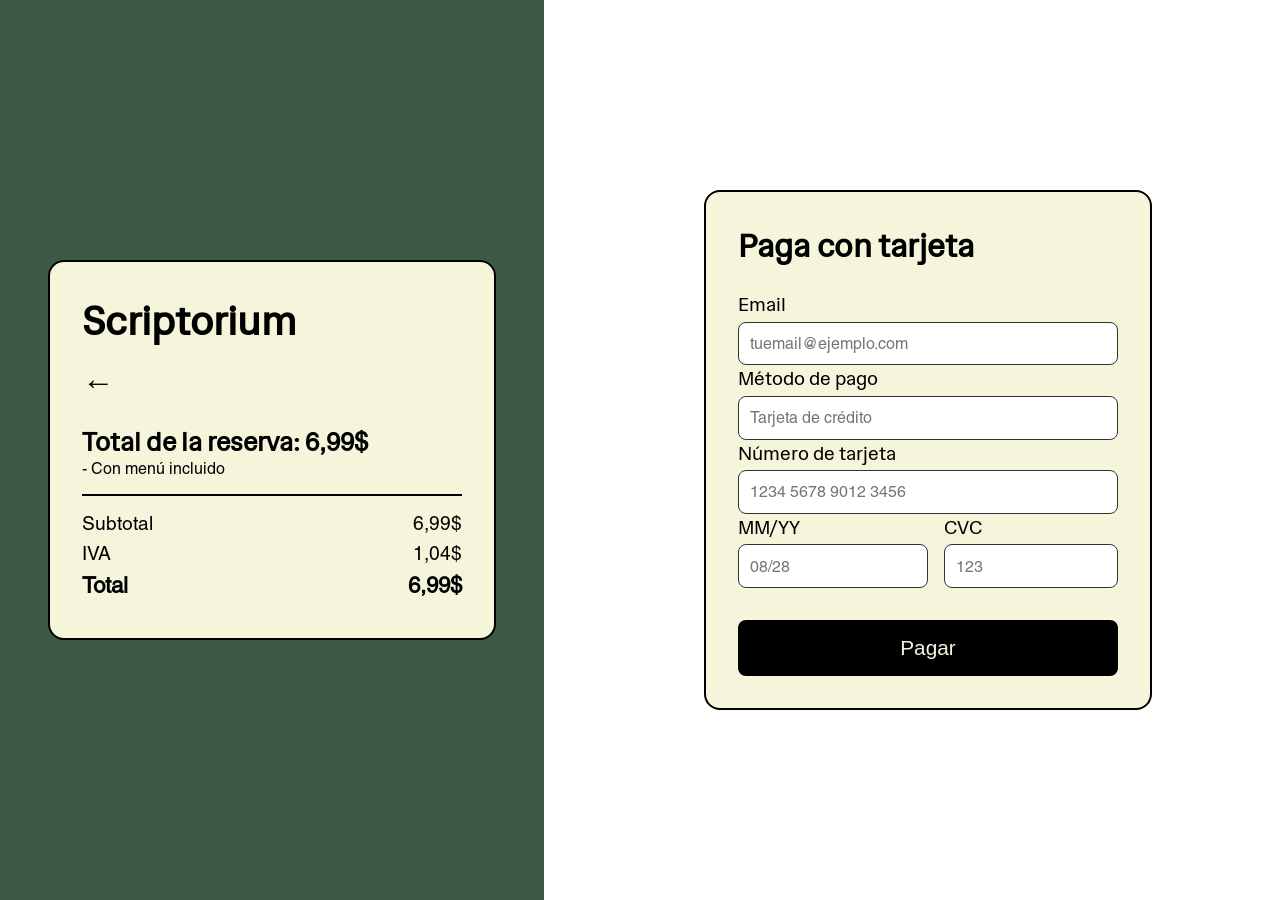
==== eventos.html @ 88119480 "Add files via upload" ====
<!DOCTYPE html>
<html lang="en">
<head>
    <meta charset="UTF-8">
    <meta name="viewport" content="width=device-width, initial-scale=1.0">
    <link rel="stylesheet" href="../css/event.css">
    <title>Eventos</title>
</head>
<body>
<article id="pago-container">
    

   
    <div id="resumen">
        <h1>Scriptorium</h1>

        <a id="volver" href="../index/index.html">←</a>

        <h2>Total de la reserva: <span>6,99$</span></h2>
        <p>- Con menú incluido</p>

        <div class="linea"></div>

        <div class="fila">
            <span>Subtotal</span>
            <span>6,99$</span>
        </div>

        <div class="fila">
            <span>IVA</span>
            <span>1,04$</span>
        </div>

        <div class="fila total">
            <span>Total</span>
            <span>6,99$</span>
        </div>
    </div>
</article>   
<article id="pag-container">
    
    <div id="pago">
        <h2>Paga con tarjeta</h2>

        <label>Email</label>
        <input type="email" placeholder="tuemail@ejemplo.com">

        <label>Método de pago</label>
        <input type="text" placeholder="Tarjeta de crédito">

        <label>Número de tarjeta</label>
        <input type="text" placeholder="1234 5678 9012 3456">

        <div id="fila-doble">
            <div>
                <label>MM/YY</label>
                <input type="text" placeholder="08/28">
            </div>

            <div>
                <label>CVC</label>
                <input type="text" placeholder="123">
            </div>
        </div>

        <button id="btn-pagar">Pagar</button>
    </div>
</article> 

</body>
</html>
---- css/event.css ----
*{
    padding: 0;
    margin: 0;
    box-sizing: border-box;
}
@font-face {
    font-family: "Titulos";
    src: url(../Fonts/HedvigLettersSans-Regular.ttf);
}
@font-face {
    font-family: "Textos";
    src: url(../Fonts/Helvetica\ LT\ Pro\ Roman.ttf);
}
body{
    display: flex;
}
h1{
    font-family: "Titulos";
}
p{
    font-family: "Textos";
}
h2{
font-family: "Titulos";
}
span{
font-family: "Textos";
}
label{
    font-family: "Titulos";
}
input{
    font-family: "Textos";
}
a{
    text-decoration: none;
    color: black;
}
#pago-container{
    display: flex;
    justify-content: center;
    align-items: center;
   
    gap: 4rem;
    padding: 3rem;
    background-color: #3c5a45;
    min-height: 100vh;
    
}
#pag-container{
    display: flex;
    justify-content: center;
    align-items: center;
    margin-left: 10rem;
}

#resumen{
    background-color: beige;
    padding: 2rem;
    width: 28rem;
    border-radius: 1rem;
    border: 2px solid black;
}

#resumen h1{
    font-size: 2.5rem;
    margin-bottom: 1rem;
}

#volver{
    font-size: 2rem;
    cursor: pointer;
}

#resumen h2{
    margin-top: 1.5rem;
    font-size: 1.6rem;
}

.linea{
    width: 100%;
    height: 2px;
    background-color: black;
    margin: 1rem 0;
}

.fila{
    display: flex;
    justify-content: space-between;
    font-size: 1.2rem;
    margin: .5rem 0;
}

.total{
    font-weight: bold;
    font-size: 1.4rem;
}


#pago{
    background-color: beige;
    padding: 2rem;
    width: 28rem;
    border-radius: 1rem;
    border: 2px solid black;
}

#pago h2{
    font-size: 2rem;
    margin-bottom: 1.5rem;
}

label{
    font-size: 1.2rem;
    margin-top: 1rem;
}

input{
    width: 100%;
    padding: .7rem;
    border-radius: .5rem;
    border: 1px solid #333;
    margin-top: .3rem;
    font-size: 1rem;
}

#fila-doble{
    display: flex;
    gap: 1rem;
}

#btn-pagar{
    margin-top: 2rem;
    width: 100%;
    padding: 1rem;
    background-color: black;
    color: beige;
    border: none;
    border-radius: .5rem;
    font-size: 1.3rem;
    cursor: pointer;
    transition: .3s;
}

#btn-pagar:hover{
    background-color: bisque;
    color: black;
}

@media screen and (min-width: 480px) and (max-width: 600px) {
    
    body {
        flex-direction: column; 
        min-height: 100vh;
        background-color: #3c5a45;
    }

   
    #pago-container {
        width: 100%;
        min-height: auto;
        padding: 2rem 1rem 1rem 1rem; 
        gap: 0;
    }

    #resumen {
        width: 100%; 
        max-width: 100%;
        padding: 1.5rem;
    }

    #resumen h1 {
        font-size: 2.2rem;
        text-align: center;
    }

    
    #pag-container {
        width: 100%;
        margin-left: 0; 
        padding: 1rem 1rem 2rem 1rem;
    }

    #pago {
        width: 100%; 
        max-width: 100%;
        padding: 1.5rem;
    }

    #pago h2 {
        font-size: 1.8rem;
        margin-bottom: 1.5rem;
        text-align: center;
    }

    
    label {
        font-size: 1.2rem;
        margin-top: 0.8rem;
    }

    input {
        width: 100%;
        height: 2.5rem; 
        font-size: 1rem;
        padding: 0 0.8rem;
    }

    
    #fila-doble {
        flex-direction: column; 
        gap: 1rem;
    }

    #fila-doble div {
        width: 100%; 
    }

    
    #pago button {
        width: 100%;
        height: 3.5rem; 
        font-size: 1.3rem;
        margin-top: 2rem;
    }
}
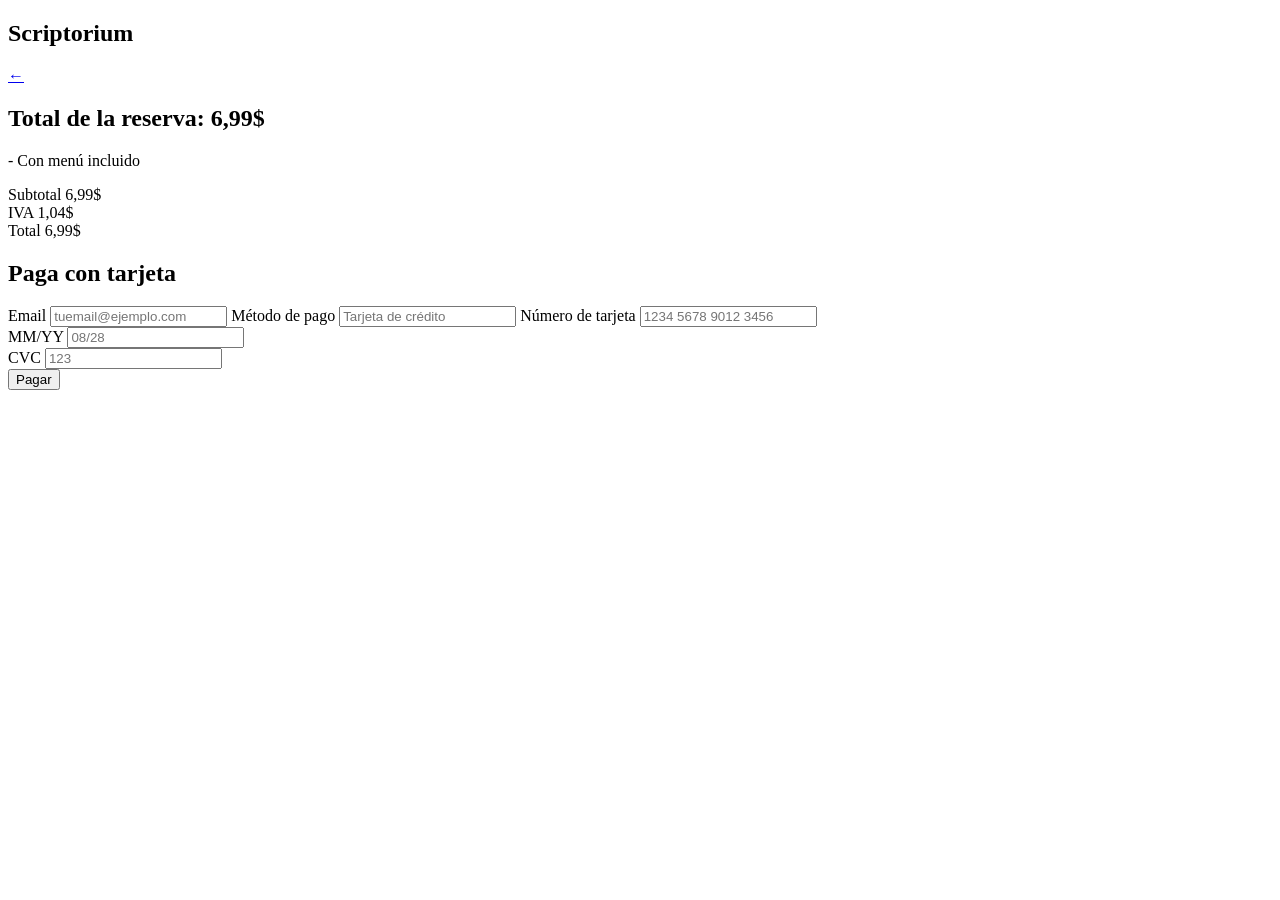
==== commit 45303bbe: "Add files via upload" ====
--- a/eventos.html
+++ b/eventos.html
@@ -3,7 +3,7 @@
 <head>
     <meta charset="UTF-8">
     <meta name="viewport" content="width=device-width, initial-scale=1.0">
-    <link rel="stylesheet" href="../css/event.css">
+    <link rel="stylesheet" href="css/event.css">
     <title>Eventos</title>
 </head>
 <body>
@@ -14,7 +14,7 @@
     <div id="resumen">
         <h1>Scriptorium</h1>
 
-        <a id="volver" href="../index/index.html">←</a>
+        <a id="volver" href="index.html">←</a>
 
         <h2>Total de la reserva: <span>6,99$</span></h2>
         <p>- Con menú incluido</p>
